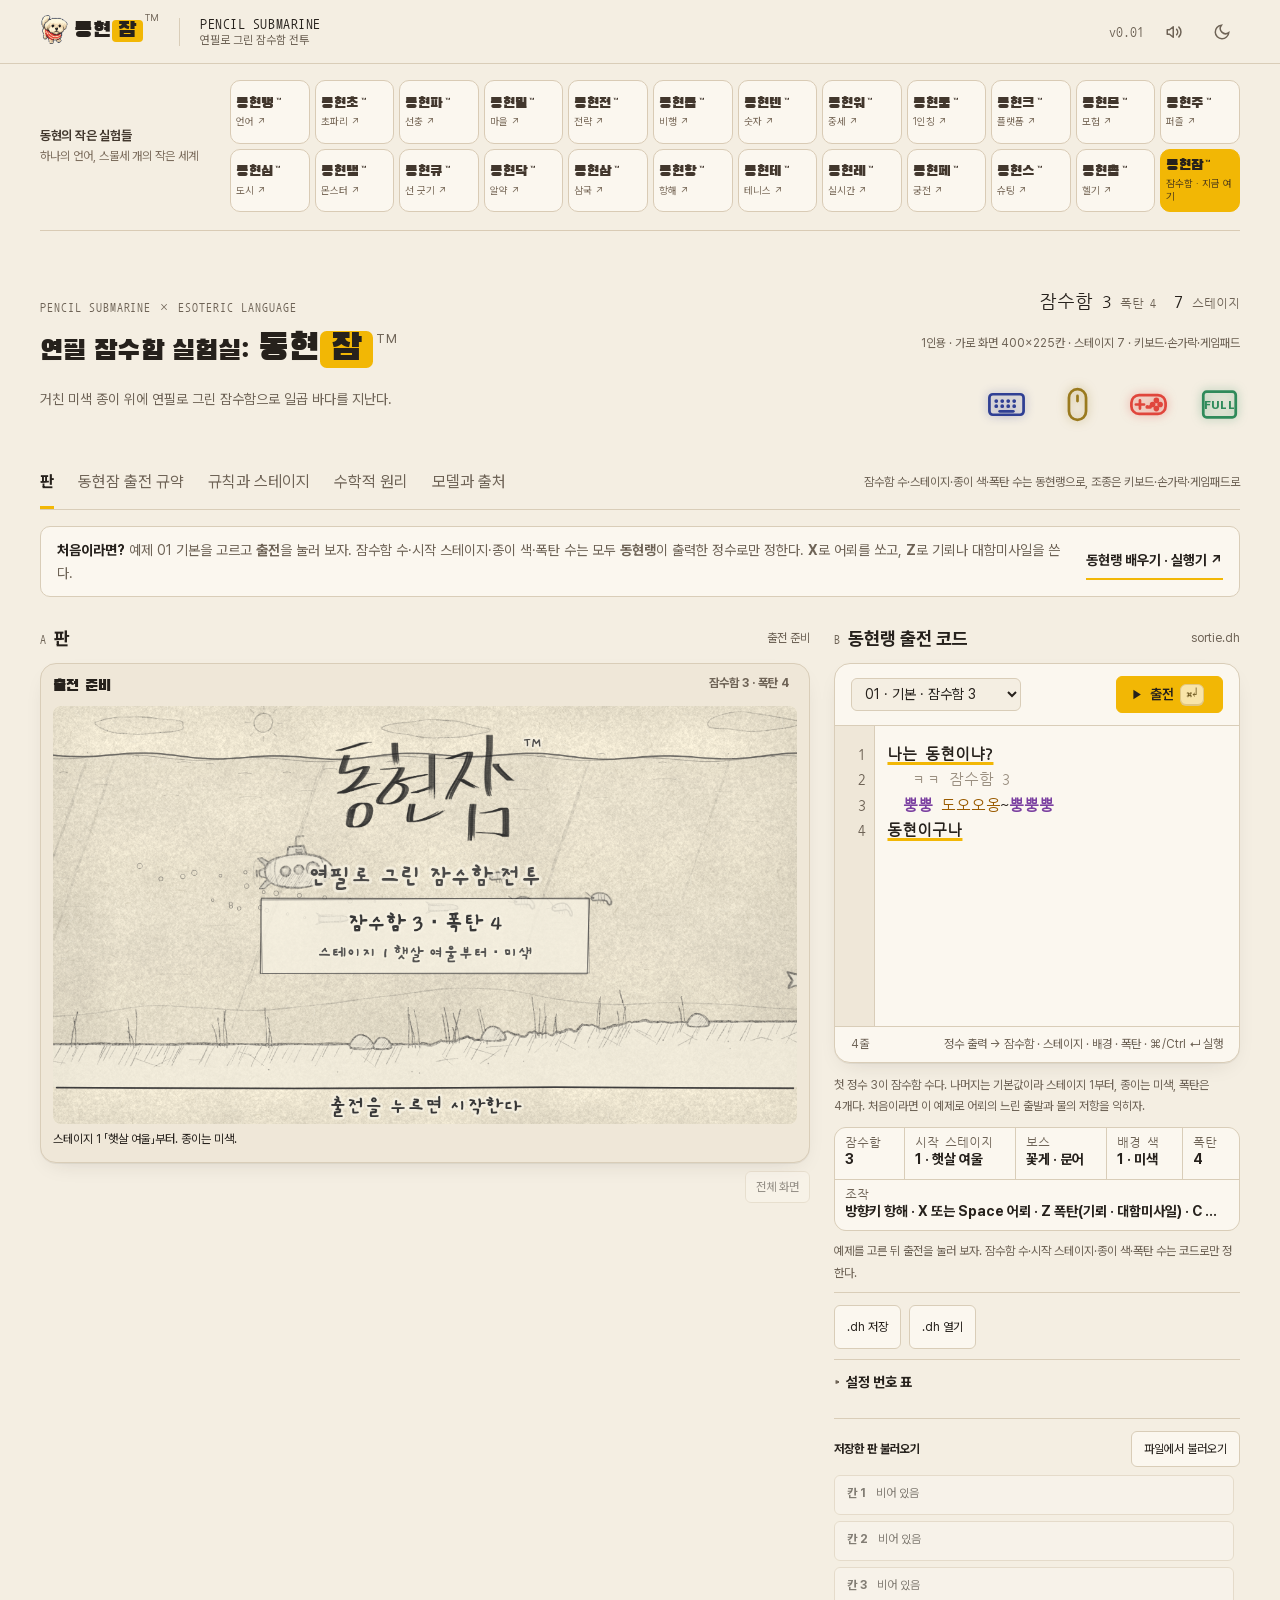
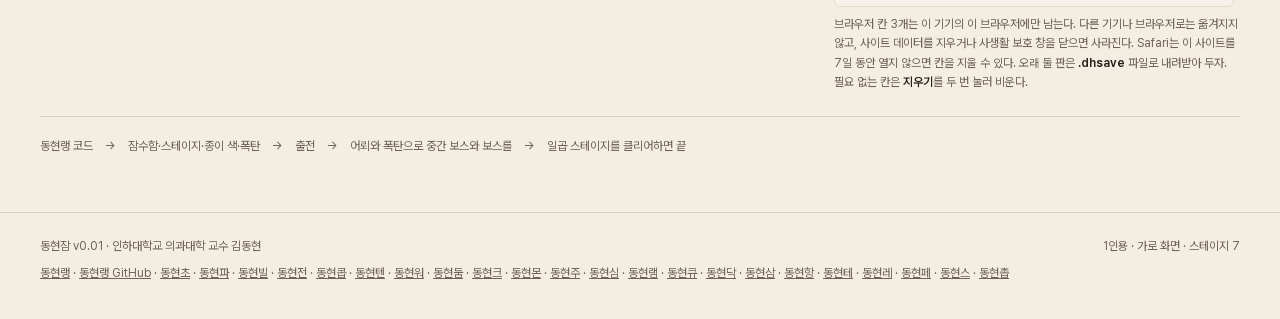
==== index.html @ eeb821c2 "동현잠 v0.01: 연필로 그린 잠수함 전투 Co-authored-by: Perplexity <noreply@perplexity.ai>" ====
<!doctype html>
<html lang="ko" data-theme="light">
<head>
  <meta charset="utf-8"><meta name="viewport" content="width=device-width,initial-scale=1,viewport-fit=cover">
  <meta name="description" content="동현랭으로 잠수함 수·시작 스테이지·종이 색·폭탄 수를 정하고, 연필로 그린 잠수함을 몰아 어뢰·기뢰·대함미사일로 일곱 바다의 보스를 물리치는 가로 화면 게임이다.">
  <title>동현잠™ · 연필로 그린 잠수함 전투</title>
  <link rel="icon" type="image/x-icon" sizes="16x16 32x32 48x48" href="./favicon.ico">
  <link rel="icon" type="image/png" sizes="32x32" href="./favicon.png">
  <link rel="apple-touch-icon" sizes="180x180" href="./apple-touch-icon.png">
  <style>@font-face{font-family:'Black Han Sans';src:url('[data-uri]') format('woff2');font-display:swap;font-weight:400}
@font-face{font-family:'Pretendard';src:url('[data-uri]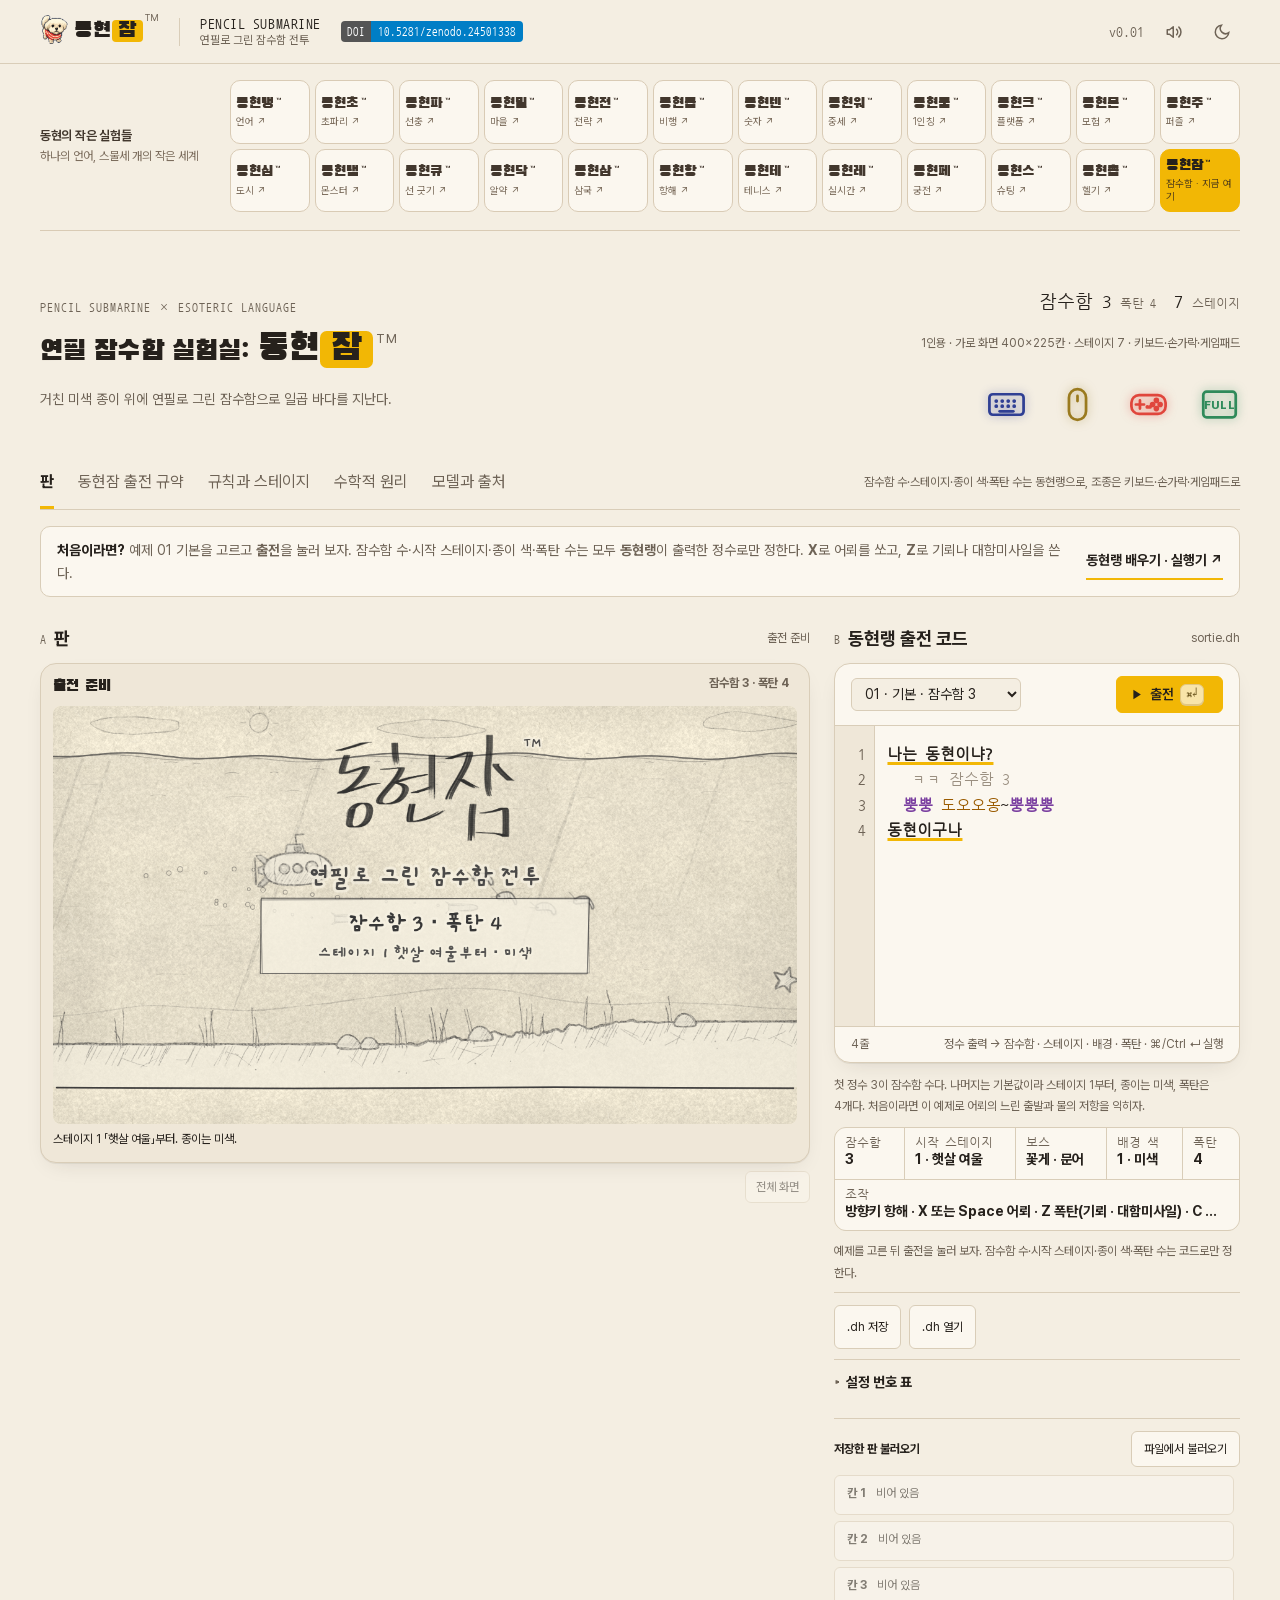
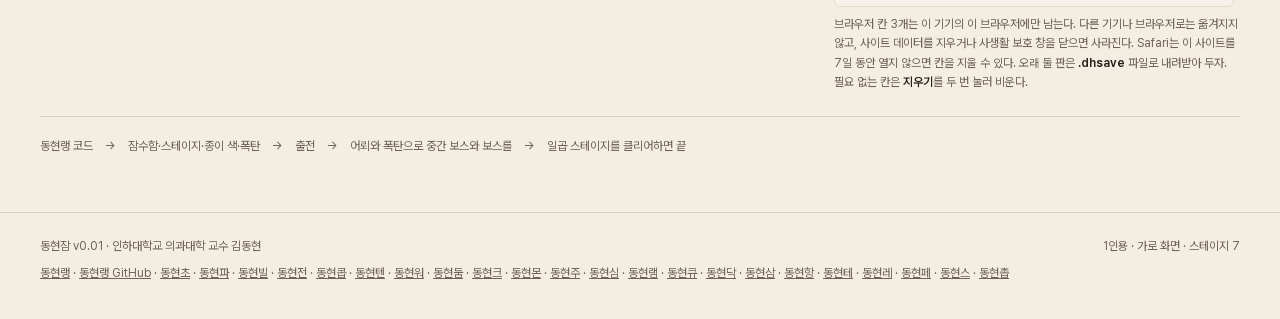
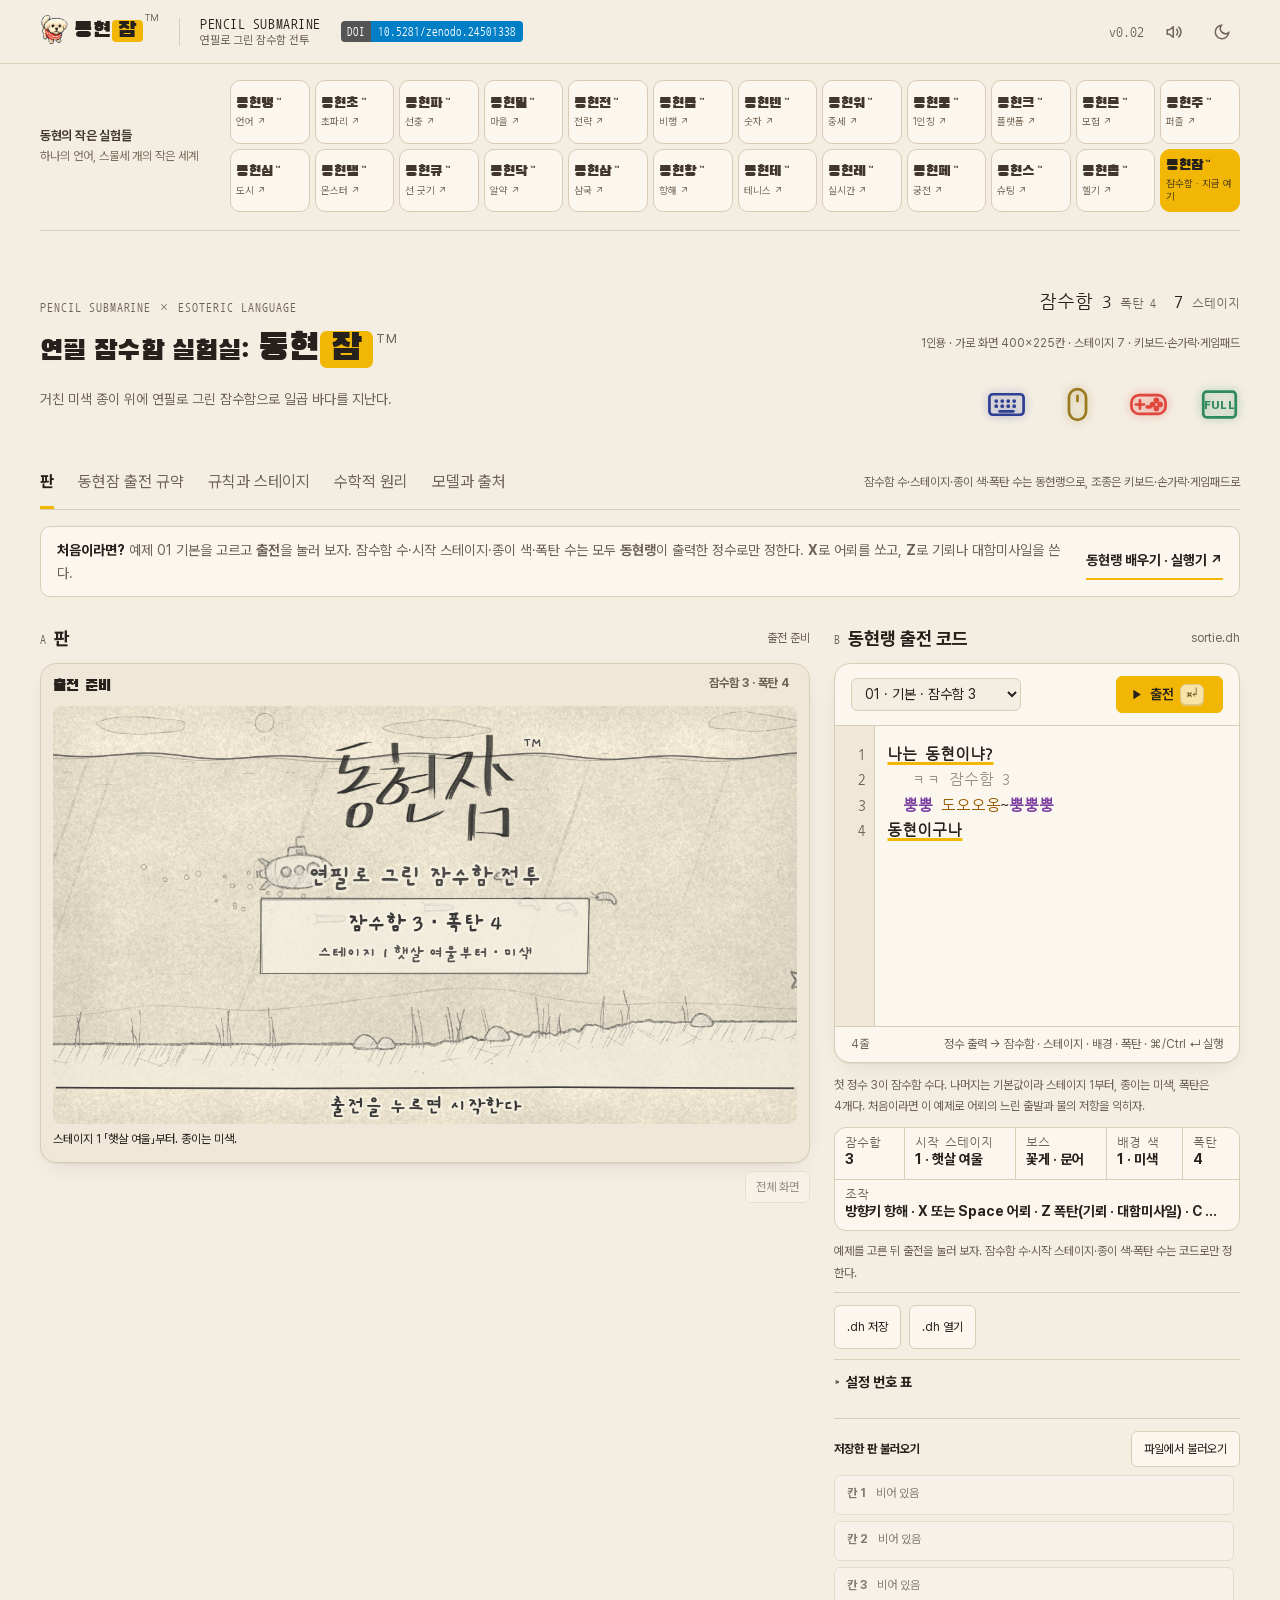
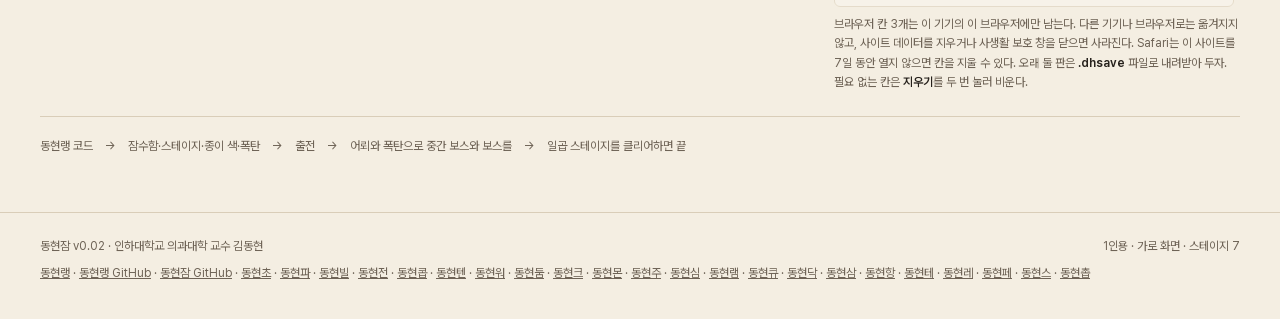
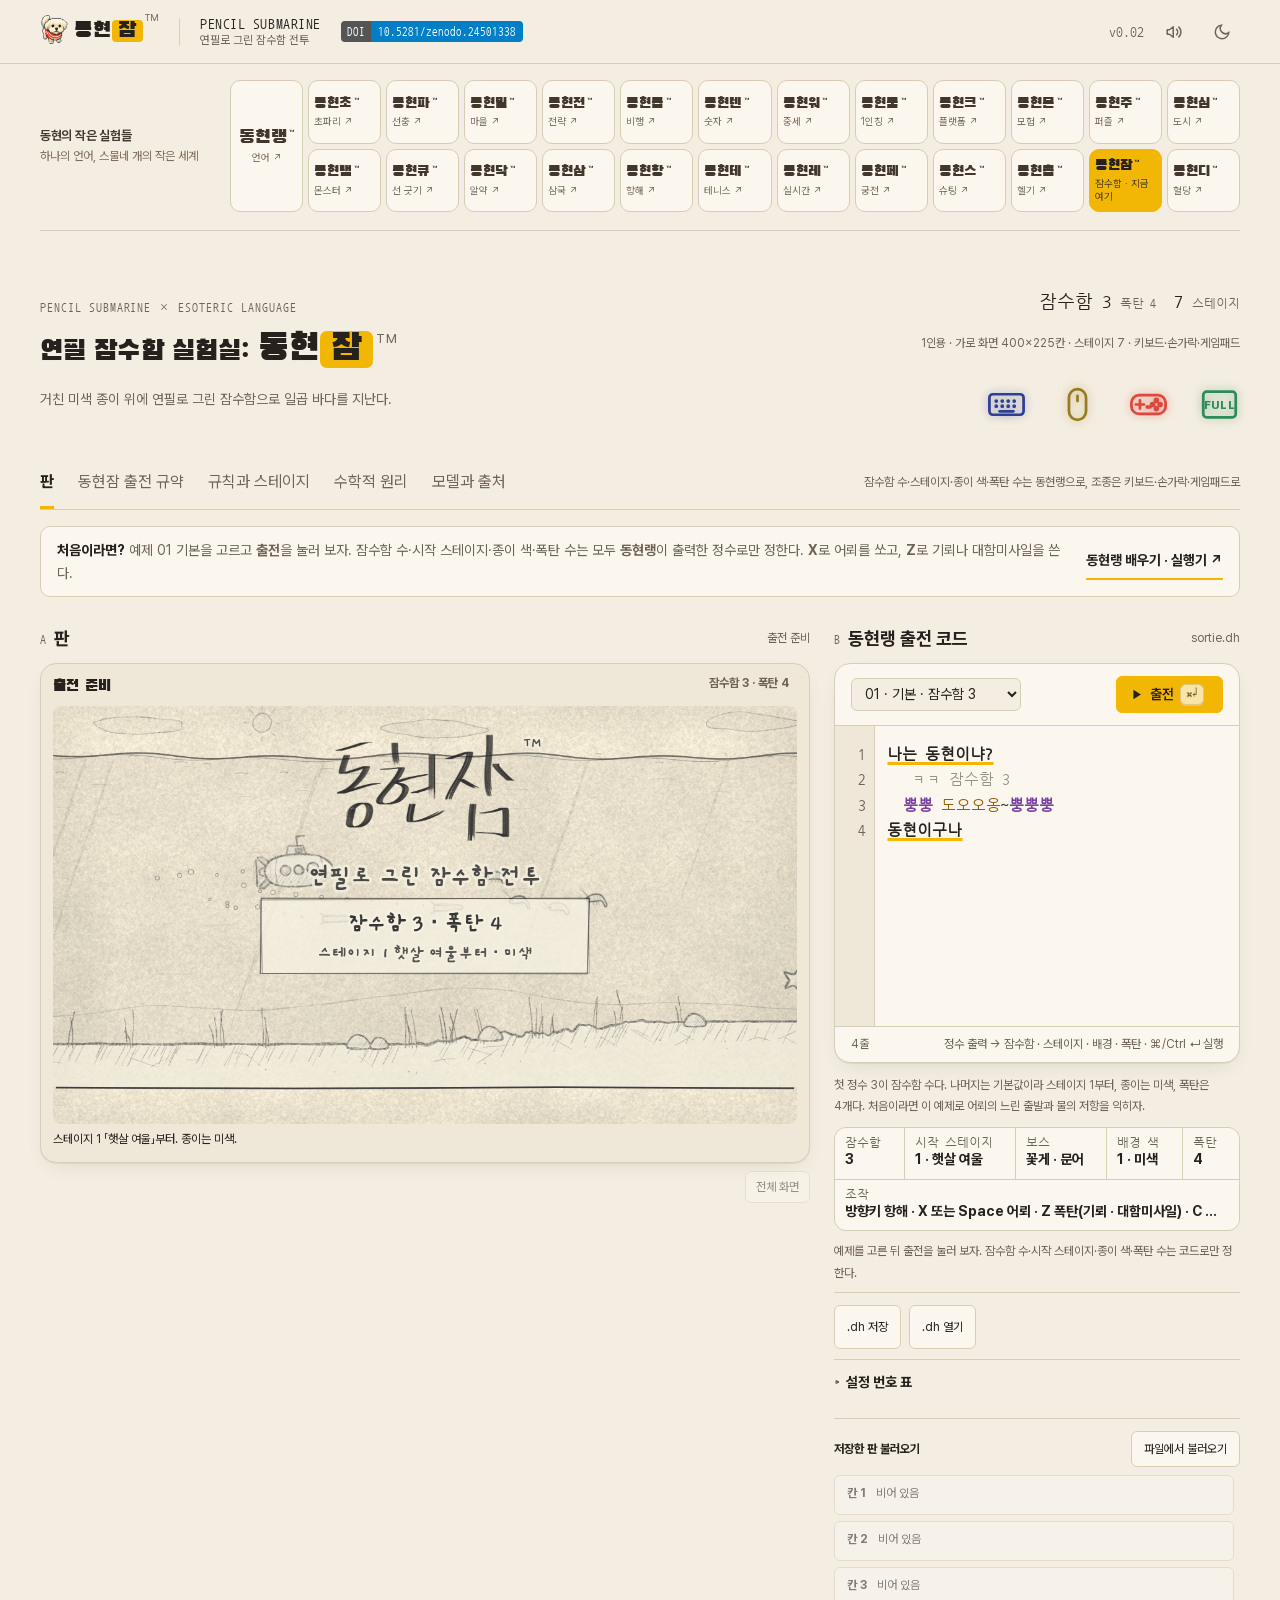
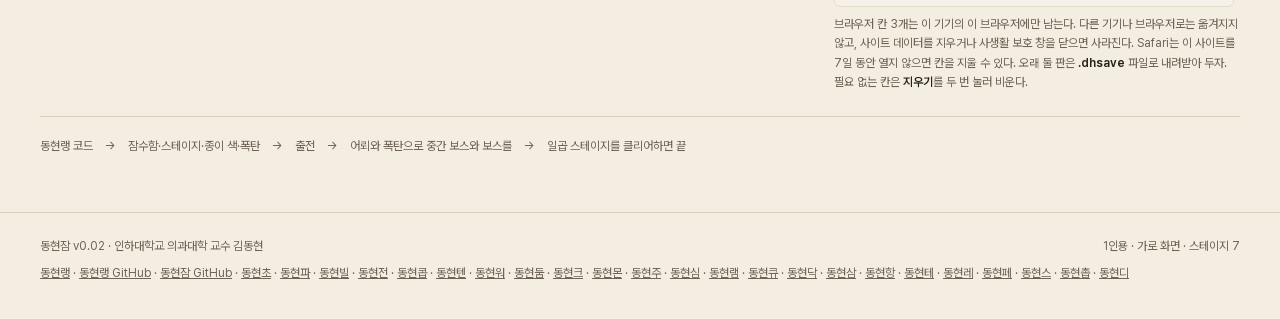
